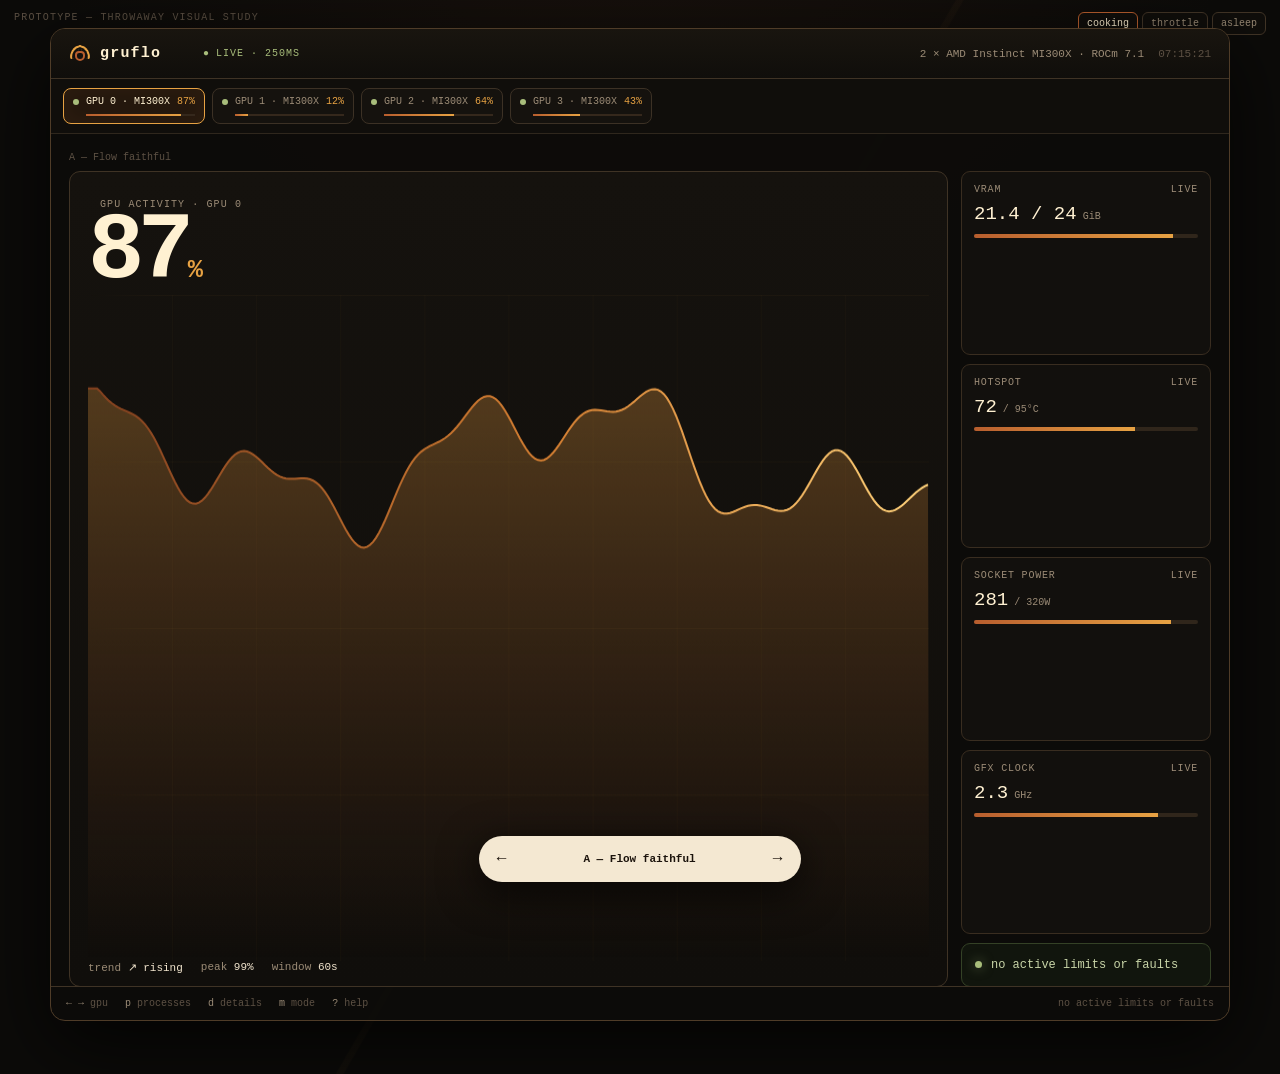
==== prototype/responsive-dashboard.html @ 6e2f49dd "prototype: explore responsive dashboard layouts" ====
<!doctype html>
<html lang="en">
<head>
<meta charset="utf-8">
<meta name="viewport" content="width=device-width,initial-scale=1">
<title>Gruflo responsive dashboard prototype</title>
<style>
:root {
  color-scheme: dark;
  --ink: #f2e5ce;
  --muted: #9b8b76;
  --dim: #5d5144;
  --bg: #0c0b09;
  --surface: #13110e;
  --surface-2: #19150f;
  --line: #3f3325;
  --amber: #e7a243;
  --rust: #b85e2e;
  --cream: #fff1d2;
  --good: #a8bd7b;
  --warn: #e7a243;
  --bad: #e55b45;
  --shadow: 0 24px 80px #000b;
  font-family: "Iosevka", "Cascadia Mono", "SFMono-Regular", Consolas, monospace;
}
* { box-sizing: border-box; }
html, body { margin: 0; min-height: 100%; background: var(--bg); color: var(--ink); }
body {
  min-height: 100vh;
  display: grid;
  place-items: center;
  padding: 28px 28px 90px;
  background:
    radial-gradient(circle at 50% -20%, #66371f2b 0, transparent 42%),
    linear-gradient(120deg, transparent 0 49.7%, #e7a24308 49.8% 50.1%, transparent 50.2%),
    var(--bg);
}
button { font: inherit; }
.prototype-note {
  position: fixed; top: 12px; left: 14px; color: var(--dim); font-size: 10px;
  letter-spacing: .12em; text-transform: uppercase;
}
.terminal {
  container-type: inline-size;
  width: min(1180px, 100%);
  min-height: min(760px, calc(100vh - 130px));
  border: 1px solid #4f3c28;
  border-radius: 15px;
  overflow: hidden;
  background: #0d0c0aee;
  box-shadow: var(--shadow), inset 0 1px #fff1d20a;
  display: grid;
  grid-template-rows: auto auto 1fr auto;
}
.topbar {
  min-height: 50px; display: flex; align-items: center; gap: 14px;
  padding: 0 18px; border-bottom: 1px solid var(--line);
  background: linear-gradient(180deg, #19150f, #100e0b);
}
.brand { display: inline-flex; align-items: center; gap: 9px; min-width: 120px; }
.hornmark { width: 22px; height: 18px; position: relative; display: inline-block; }
.hornmark::before, .hornmark::after {
  content: ""; position: absolute; top: 1px; width: 11px; height: 10px;
  border-top: 2px solid var(--amber);
}
.hornmark::before { left: 0; border-left: 2px solid var(--amber); border-radius: 12px 0 0 0; transform: rotate(-12deg); }
.hornmark::after { right: 0; border-right: 2px solid var(--amber); border-radius: 0 12px 0 0; transform: rotate(12deg); }
.hornmark i { position: absolute; width: 10px; height: 10px; left: 6px; top: 6px; border: 2px solid var(--rust); border-radius: 45% 45% 55% 55%; }
.brand strong { letter-spacing: .08em; color: var(--cream); font-size: 15px; }
.live { color: var(--good); font-size: 10px; letter-spacing: .1em; text-transform: uppercase; }
.live::before { content: "●"; margin-right: 6px; }
.host { color: var(--muted); font-size: 11px; margin-left: auto; }
.clock { color: var(--dim); font-size: 11px; }
.gpu-strip {
  display: flex; gap: 7px; padding: 9px 12px; border-bottom: 1px solid #2f271d;
  background: #100e0b; overflow: hidden;
}
.gpu-chip {
  appearance: none; border: 1px solid #3c3125; border-radius: 8px; background: #15120e;
  color: var(--muted); min-width: 142px; padding: 7px 9px; text-align: left; cursor: pointer;
  display: grid; grid-template-columns: auto 1fr auto; gap: 7px; align-items: center;
}
.gpu-chip:hover { border-color: #765737; }
.gpu-chip[aria-pressed="true"] { color: var(--cream); border-color: var(--amber); background: #24180e; box-shadow: inset 0 0 20px #b85e2e12; }
.gpu-chip .dot { width: 6px; height: 6px; border-radius: 50%; background: var(--good); }
.gpu-chip .chip-name { font-size: 10px; white-space: nowrap; }
.gpu-chip .chip-value { font-size: 10px; color: var(--amber); }
.gpu-chip .mini { grid-column: 2 / 4; height: 2px; background: #35281c; overflow: hidden; }
.gpu-chip .mini::after { content: ""; display: block; width: var(--load); height: 100%; background: linear-gradient(90deg,var(--rust),var(--amber)); }
.dashboard { min-height: 0; padding: 18px; }
.panel { border: 1px solid var(--line); border-radius: 11px; background: linear-gradient(180deg,#15120e,#100e0b); overflow: hidden; }
.panel-label { padding: 10px 12px 0; color: var(--muted); font-size: 10px; letter-spacing: .11em; text-transform: uppercase; }
.hero-value { font-size: clamp(44px, 8cqw, 94px); line-height: .9; letter-spacing: -.07em; font-weight: 700; color: var(--cream); }
.hero-value small { font-size: .27em; letter-spacing: 0; color: var(--amber); }
.hero-meta { display: flex; gap: 18px; color: var(--muted); font-size: 11px; }
.hero-meta b { color: var(--ink); font-weight: 500; }
.wave-wrap { position: relative; min-height: 180px; }
.wave { width: 100%; height: 100%; display: block; }
.wave-grid { position: absolute; inset: 0; pointer-events: none; background-image: linear-gradient(#e7a2430a 1px,transparent 1px),linear-gradient(90deg,#e7a24308 1px,transparent 1px); background-size: 100% 25%, 10% 100%; mask-image: linear-gradient(to right,transparent,#000 8%,#000); }
.vitals { display: grid; gap: 9px; }
.vital { padding: 12px; border: 1px solid #392d20; border-radius: 9px; background: #12100d; }
.vital-head { display: flex; justify-content: space-between; color: var(--muted); font-size: 10px; text-transform: uppercase; letter-spacing: .08em; }
.vital-value { margin-top: 8px; color: var(--cream); font-size: 19px; }
.vital-value small { color: var(--muted); font-size: 10px; }
.meter { height: 4px; margin-top: 9px; background: #30261b; border-radius: 3px; overflow: hidden; }
.meter i { display: block; height: 100%; width: var(--value); background: linear-gradient(90deg,var(--rust),var(--amber)); }
.health {
  display: flex; align-items: center; gap: 9px; min-height: 44px; padding: 0 13px;
  border: 1px solid #344126; border-radius: 9px; background: #11150d; color: #c9d5a8; font-size: 12px;
}
.health .beacon { width: 7px; height: 7px; border-radius: 50%; background: var(--good); box-shadow: 0 0 12px #a8bd7b88; }
.health.warn { border-color: #7b492e; background: #1a100c; color: #f1aa68; }
.health.warn .beacon { background: var(--bad); box-shadow: 0 0 12px #e55b4588; }
.footer {
  min-height: 34px; display: flex; align-items: center; gap: 17px; padding: 0 15px;
  border-top: 1px solid var(--line); color: var(--dim); font-size: 10px;
}
.footer kbd { color: var(--muted); background: transparent; font: inherit; }
.footer span:last-child { margin-left: auto; }
/* Variant A: flow-faithful centered instrument */
.layout-a { display: grid; grid-template-columns: minmax(0,1fr) 250px; gap: 13px; height: 100%; }
.layout-a .primary { padding: 17px 18px 12px; display: grid; grid-template-rows: auto auto 1fr auto; min-height: 430px; }
.layout-a .vitals { grid-template-rows: repeat(4,1fr) auto; }
/* Variant B: stage-like waveform and horizontal instruments */
.layout-b { display: grid; grid-template-rows: minmax(300px,1fr) auto; gap: 12px; height: 100%; }
.layout-b .primary { padding: 18px 20px 10px; display: grid; grid-template-columns: 220px 1fr; grid-template-rows: auto 1fr auto; column-gap: 22px; }
.layout-b .primary .title-stack { grid-row: 1 / 3; display: flex; flex-direction: column; justify-content: center; }
.layout-b .primary .wave-wrap { grid-column: 2; grid-row: 1 / 3; min-height: 280px; }
.layout-b .title-stack .hero-meta { display: grid; gap: 6px; margin-top: 22px; }
.layout-b .lower { display: grid; grid-template-columns: repeat(3,1fr) 1.3fr; gap: 9px; }
/* Variant C: editorial instrument, number overlaps graph */
.layout-c { height: 100%; display: grid; grid-template-columns: 1.4fr .8fr; gap: 12px; }
.layout-c .primary { position: relative; min-height: 430px; padding: 18px; display: flex; flex-direction: column; }
.layout-c .hero-value { position: absolute; z-index: 2; top: 55px; left: 28px; font-size: clamp(70px,12cqw,140px); text-shadow: 0 10px 35px #000; }
.layout-c .wave-wrap { flex: 1; min-height: 340px; margin-top: 48px; }
.layout-c .hero-meta { position: relative; z-index: 2; }
.layout-c .side { display: grid; grid-template-rows: repeat(3,1fr) auto; gap: 9px; }
.variant-title { color: var(--dim); font-size: 10px; margin-bottom: 8px; }
.prototype-switcher {
  position: fixed; z-index: 10; bottom: 18px; left: 50%; transform: translateX(-50%);
  display: flex; align-items: center; gap: 6px; padding: 6px; border-radius: 999px;
  background: #f4e8d2; color: #1b130c; box-shadow: 0 10px 40px #000b;
}
.prototype-switcher button {
  border: 0; background: transparent; color: inherit; cursor: pointer; border-radius: 999px;
  min-width: 34px; min-height: 34px;
}
.prototype-switcher button:hover, .prototype-switcher button:focus-visible { background: #d8b98a; outline: none; }
.prototype-switcher output { min-width: 230px; text-align: center; font-size: 11px; font-weight: 700; }
.scenarios { position: fixed; top: 12px; right: 14px; display: flex; gap: 4px; }
.scenarios button { border: 1px solid #423527; background: #100e0b; color: var(--muted); border-radius: 6px; padding: 5px 8px; font-size: 10px; cursor: pointer; }
.scenarios button[aria-pressed="true"] { color: var(--cream); border-color: var(--rust); }
@container (max-width: 760px) {
  .dashboard { padding: 11px; }
  .layout-a, .layout-c { grid-template-columns: 1fr; }
  .layout-a .vitals, .layout-c .side { grid-template-columns: repeat(3,1fr); grid-template-rows: auto auto; }
  .layout-a .health, .layout-c .health { grid-column: 1 / -1; }
  .layout-b .primary { grid-template-columns: 150px 1fr; }
  .layout-b .lower { grid-template-columns: repeat(3,1fr); }
  .layout-b .health { grid-column: 1 / -1; }
  .host { display: none; }
}
@container (max-width: 520px) {
  .terminal { min-height: 320px; }
  .topbar { min-height: 38px; padding: 0 10px; }
  .live, .clock { display: none; }
  .gpu-strip { padding: 6px; }
  .gpu-chip { min-width: 105px; padding: 5px 6px; }
  .gpu-chip .mini { display: none; }
  .dashboard { padding: 7px; }
  .layout-a, .layout-b, .layout-c { display: block; }
  .layout-a .primary, .layout-b .primary, .layout-c .primary { min-height: 240px; padding: 11px; display: block; }
  .layout-b .primary .wave-wrap, .layout-c .wave-wrap { min-height: 145px; margin-top: 8px; }
  .layout-c .hero-value { position: static; font-size: 48px; }
  .wave-wrap { min-height: 145px; }
  .hero-value { font-size: 48px; margin: 7px 0; }
  .hero-meta { gap: 9px; font-size: 9px; }
  .vitals, .layout-b .lower, .layout-c .side { display: grid; grid-template-columns: repeat(3,1fr); gap: 5px; margin-top: 6px; }
  .vital { padding: 7px; }
  .vital-value { font-size: 13px; }
  .health { grid-column: 1 / -1; min-height: 34px; }
  .footer { gap: 8px; padding: 0 8px; }
  .footer .optional { display: none; }
}
@media (prefers-reduced-motion: reduce) { *, *::before, *::after { animation: none !important; transition: none !important; } }
</style>
</head>
<body>
<div class="prototype-note">Prototype — throwaway visual study</div>
<div class="scenarios" aria-label="Telemetry scenario">
  <button type="button" data-scenario="cook" aria-pressed="true">cooking</button>
  <button type="button" data-scenario="throttle" aria-pressed="false">throttle</button>
  <button type="button" data-scenario="sleep" aria-pressed="false">asleep</button>
</div>
<main class="terminal" aria-label="Gruflo terminal dashboard prototype">
  <header class="topbar">
    <div class="brand"><span class="hornmark" aria-hidden="true"><i></i></span><strong>gruflo</strong></div>
    <span class="live">live · 250ms</span>
    <span class="host">2 × AMD Instinct MI300X · ROCm 7.1</span>
    <time class="clock">22:14:07</time>
  </header>
  <nav class="gpu-strip" aria-label="GPU selection">
    <button class="gpu-chip" type="button" aria-pressed="true" style="--load:87%"><span class="dot"></span><span class="chip-name">GPU 0 · MI300X</span><span class="chip-value">87%</span><span class="mini"></span></button>
    <button class="gpu-chip" type="button" aria-pressed="false" style="--load:12%"><span class="dot"></span><span class="chip-name">GPU 1 · MI300X</span><span class="chip-value">12%</span><span class="mini"></span></button>
    <button class="gpu-chip" type="button" aria-pressed="false" style="--load:64%"><span class="dot"></span><span class="chip-name">GPU 2 · MI300X</span><span class="chip-value">64%</span><span class="mini"></span></button>
    <button class="gpu-chip" type="button" aria-pressed="false" style="--load:43%"><span class="dot"></span><span class="chip-name">GPU 3 · MI300X</span><span class="chip-value">43%</span><span class="mini"></span></button>
  </nav>
  <section class="dashboard" id="dashboard" aria-live="polite"></section>
  <footer class="footer"><span><kbd>← →</kbd> gpu</span><span><kbd>p</kbd> processes</span><span class="optional"><kbd>d</kbd> details</span><span class="optional"><kbd>m</kbd> mode</span><span><kbd>?</kbd> help</span><span class="footer-health">no active limits or faults</span></footer>
</main>
<div class="prototype-switcher" aria-label="Prototype variant switcher">
  <button id="prev" type="button" aria-label="Previous prototype variant">←</button>
  <output id="variant-label" aria-live="polite"></output>
  <button id="next" type="button" aria-label="Next prototype variant">→</button>
</div>
<script>
const variants = {
  A: { name: 'Flow faithful', cls: 'layout-a' },
  B: { name: 'Wide stage', cls: 'layout-b' },
  C: { name: 'Editorial instrument', cls: 'layout-c' }
};
const scenarios = {
  cook: { value: 87, memory: 89, temp: 72, power: 281, clock: '2.3', trend: '↗ rising', peak: 99, health: 'no active limits or faults', warn: false },
  throttle: { value: 99, memory: 92, temp: 94, power: 319, clock: '1.7', trend: '→ steady', peak: 99, health: 'thermal throttle · hotspot 94 / 95°C', warn: true },
  sleep: { value: 0, memory: 0, temp: null, power: 0, clock: '—', trend: '— asleep', peak: 99, health: 'GPU asleep · telemetry paused', warn: false }
};
const gpuLoads = [87, 12, 64, 43];
let scenarioKey = 'cook';
let selectedGpu = 0;
let phase = 0;
const dashboard = document.querySelector('#dashboard');
function currentVariant() {
  const key = new URLSearchParams(location.search).get('variant')?.toUpperCase();
  return variants[key] ? key : 'A';
}
function currentState() {
  const state = { ...scenarios[scenarioKey] };
  if (scenarioKey === 'cook') state.value = gpuLoads[selectedGpu];
  return state;
}
function vital(label, value, suffix, pct) {
  return `<article class="vital"><div class="vital-head"><span>${label}</span><span>live</span></div><div class="vital-value">${value}<small>${suffix}</small></div><div class="meter" aria-hidden="true"><i style="--value:${pct}%"></i></div></article>`;
}
function health(s) { return `<div class="health ${s.warn ? 'warn' : ''}" role="status"><span class="beacon" aria-hidden="true"></span>${s.health}</div>`; }
function activityMeta(s) {
  return `<div class="hero-meta"><span>trend <b>${s.trend}</b></span><span>peak <b>${s.peak}%</b></span><span>window <b>60s</b></span></div>`;
}
function wave() {
  return `<div class="wave-wrap"><canvas class="wave" role="img" aria-label="GPU activity over the last 60 seconds"></canvas><div class="wave-grid"></div></div>`;
}
function graphPanel(s) {
  return `<article class="panel primary"><div class="panel-label">GPU activity · GPU ${selectedGpu}</div><div class="hero-value">${s.value}<small>%</small></div>${wave()}${activityMeta(s)}</article>`;
}
function stagePanel(s) {
  return `<article class="panel primary"><div class="title-stack"><div class="panel-label">GPU activity · GPU ${selectedGpu}</div><div class="hero-value">${s.value}<small>%</small></div>${activityMeta(s)}</div>${wave()}</article>`;
}
function render() {
  const k = currentVariant(); const v = variants[k]; const s = currentState();
  const memory = vital('VRAM', `${(24*s.memory/100).toFixed(1)} / 24`, ' GiB', s.memory);
  const temp = vital('hotspot', s.temp ?? '—', s.temp == null ? ' asleep' : ' / 95°C', s.temp ?? 0);
  const power = vital('socket power', s.power, ' / 320W', s.power / 3.2);
  const clock = vital('gfx clock', s.clock, s.clock === '—' ? '' : ' GHz', s.clock === '—' ? 0 : Number(s.clock)/2.8*100);
  let html = '';
  if (k === 'A') html = `<div class="${v.cls}">${graphPanel(s)}<aside class="vitals">${memory}${temp}${power}${clock}${health(s)}</aside></div>`;
  if (k === 'B') html = `<div class="${v.cls}">${stagePanel(s)}<div class="lower">${memory}${temp}${power}${health(s)}</div></div>`;
  if (k === 'C') html = `<div class="${v.cls}">${graphPanel(s)}<aside class="side">${memory}${temp}${power}${clock}${health(s)}</aside></div>`;
  dashboard.innerHTML = `<div class="variant-title">${k} — ${v.name}</div>${html}`;
  document.querySelector('#variant-label').textContent = `${k} — ${v.name}`;
  document.querySelector('.footer-health').textContent = s.health;
  document.querySelectorAll('.gpu-chip').forEach((chip, index) => {
    const value = scenarioKey === 'sleep' ? '—' : `${gpuLoads[index]}%`;
    chip.querySelector('.chip-value').textContent = value;
    chip.querySelector('.dot').style.background = scenarioKey === 'sleep' ? 'var(--dim)' : scenarioKey === 'throttle' && index === selectedGpu ? 'var(--bad)' : 'var(--good)';
  });
  drawWaves();
}
function drawWaves() {
  document.querySelectorAll('canvas.wave').forEach(canvas => {
    const rect = canvas.getBoundingClientRect();
    const dpr = Math.min(devicePixelRatio || 1, 2);
    canvas.width = Math.max(1, rect.width*dpr); canvas.height = Math.max(1, rect.height*dpr);
    const ctx = canvas.getContext('2d'); ctx.scale(dpr,dpr);
    const w=rect.width,h=rect.height,s=currentState();
    const points=[];
    for(let x=0;x<=w;x+=3){
      const t=x/w*15+phase;
      const base=scenarioKey==='sleep'?2:s.value;
      const noise=(Math.sin(t*1.9)*7+Math.sin(t*.71+1.2)*9+Math.sin(t*4.1)*3);
      points.push([x,h-(Math.max(0,Math.min(100,base+noise))/100)*(h*.78)-h*.08]);
    }
    const fill=ctx.createLinearGradient(0,0,0,h); fill.addColorStop(0,'rgba(231,162,67,.36)'); fill.addColorStop(1,'rgba(184,94,46,0)');
    ctx.beginPath(); ctx.moveTo(0,h); points.forEach(p=>ctx.lineTo(...p)); ctx.lineTo(w,h); ctx.fillStyle=fill; ctx.fill();
    ctx.beginPath(); points.forEach((p,i)=>i?ctx.lineTo(...p):ctx.moveTo(...p));
    const stroke=ctx.createLinearGradient(0,0,w,0); stroke.addColorStop(0,'#82401f'); stroke.addColorStop(.55,'#d47f32'); stroke.addColorStop(1,'#ffd27b');
    ctx.strokeStyle=stroke;ctx.lineWidth=2;ctx.stroke();
  });
}
function setVariant(direction) {
  const keys=Object.keys(variants); let i=keys.indexOf(currentVariant()); i=(i+direction+keys.length)%keys.length;
  const url=new URL(location);url.searchParams.set('variant',keys[i]);history.replaceState({},'',url);render();
}
document.querySelector('#prev').addEventListener('click',()=>setVariant(-1));
document.querySelector('#next').addEventListener('click',()=>setVariant(1));
document.addEventListener('keydown',e=>{if(e.target.closest('button,input,textarea,[contenteditable]'))return;if(e.key==='ArrowLeft')setVariant(-1);if(e.key==='ArrowRight')setVariant(1);});
document.querySelectorAll('.gpu-chip').forEach((btn,index)=>btn.addEventListener('click',()=>{selectedGpu=index;document.querySelectorAll('.gpu-chip').forEach(b=>b.setAttribute('aria-pressed',String(b===btn)));render();}));
document.querySelectorAll('[data-scenario]').forEach(btn=>btn.addEventListener('click',()=>{scenarioKey=btn.dataset.scenario;document.querySelectorAll('[data-scenario]').forEach(b=>b.setAttribute('aria-pressed',String(b===btn)));render();}));
render();
const reduce=matchMedia('(prefers-reduced-motion: reduce)').matches;
if(!reduce)setInterval(()=>{phase+=.08;drawWaves();},125);
addEventListener('resize',drawWaves);
setInterval(()=>{document.querySelector('.clock').textContent=new Date().toLocaleTimeString('en-GB');},1000);
</script>
</body>
</html>
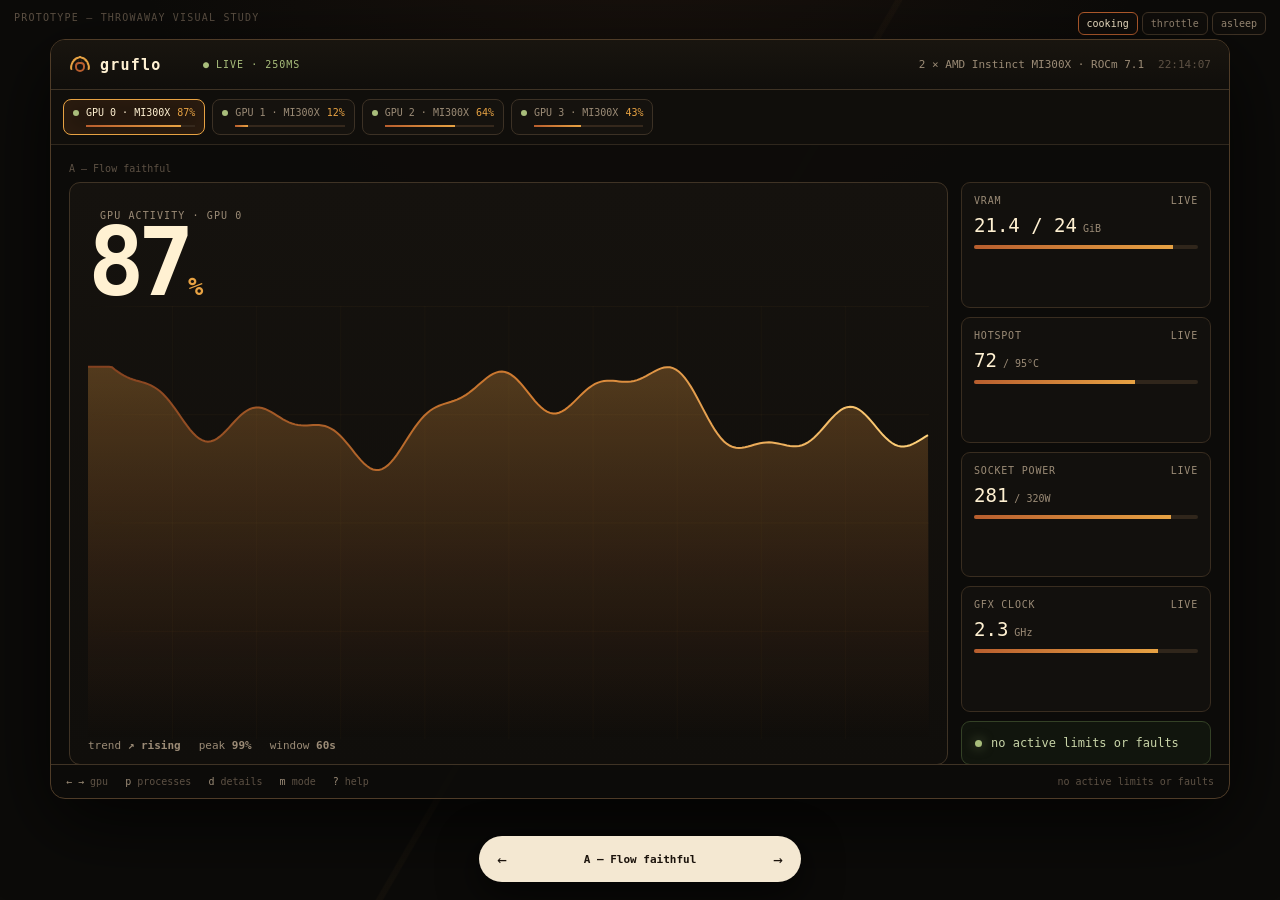
==== commit 6a65eeb9: "fix: stabilize prototype canvas layout" ====
--- a/prototype/responsive-dashboard.html
+++ b/prototype/responsive-dashboard.html
@@ -93,9 +93,8 @@
 .hero-value { font-size: clamp(44px, 8cqw, 94px); line-height: .9; letter-spacing: -.07em; font-weight: 700; color: var(--cream); }
 .hero-value small { font-size: .27em; letter-spacing: 0; color: var(--amber); }
 .hero-meta { display: flex; gap: 18px; color: var(--muted); font-size: 11px; }
-.hero-meta b { color: var(--ink); font-weight: 500; }
-.wave-wrap { position: relative; min-height: 180px; }
-.wave { width: 100%; height: 100%; display: block; }
+.wave-wrap { position: relative; min-height: 180px; overflow: hidden; }
+.wave { position: absolute; inset: 0; width: 100%; height: 100%; display: block; }
 .wave-grid { position: absolute; inset: 0; pointer-events: none; background-image: linear-gradient(#e7a2430a 1px,transparent 1px),linear-gradient(90deg,#e7a24308 1px,transparent 1px); background-size: 100% 25%, 10% 100%; mask-image: linear-gradient(to right,transparent,#000 8%,#000); }
 .vitals { display: grid; gap: 9px; }
 .vital { padding: 12px; border: 1px solid #392d20; border-radius: 9px; background: #12100d; }
